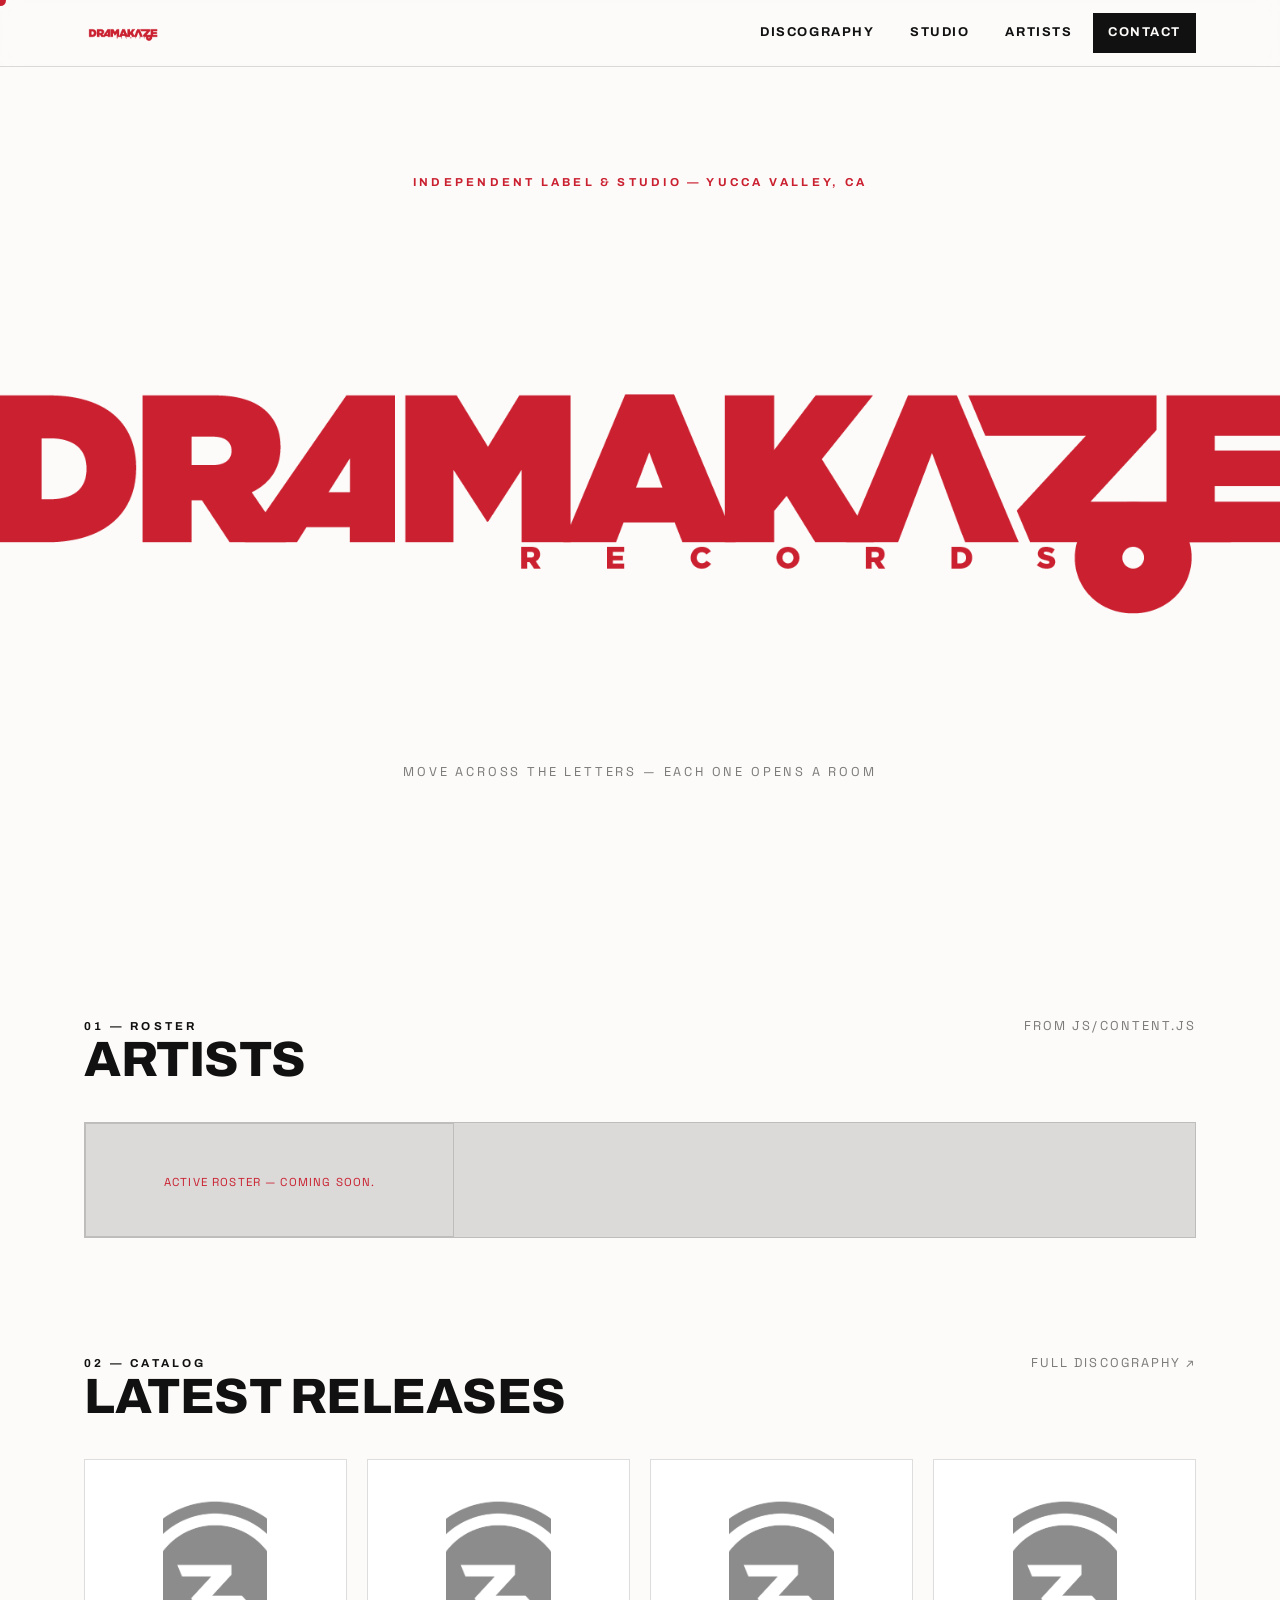
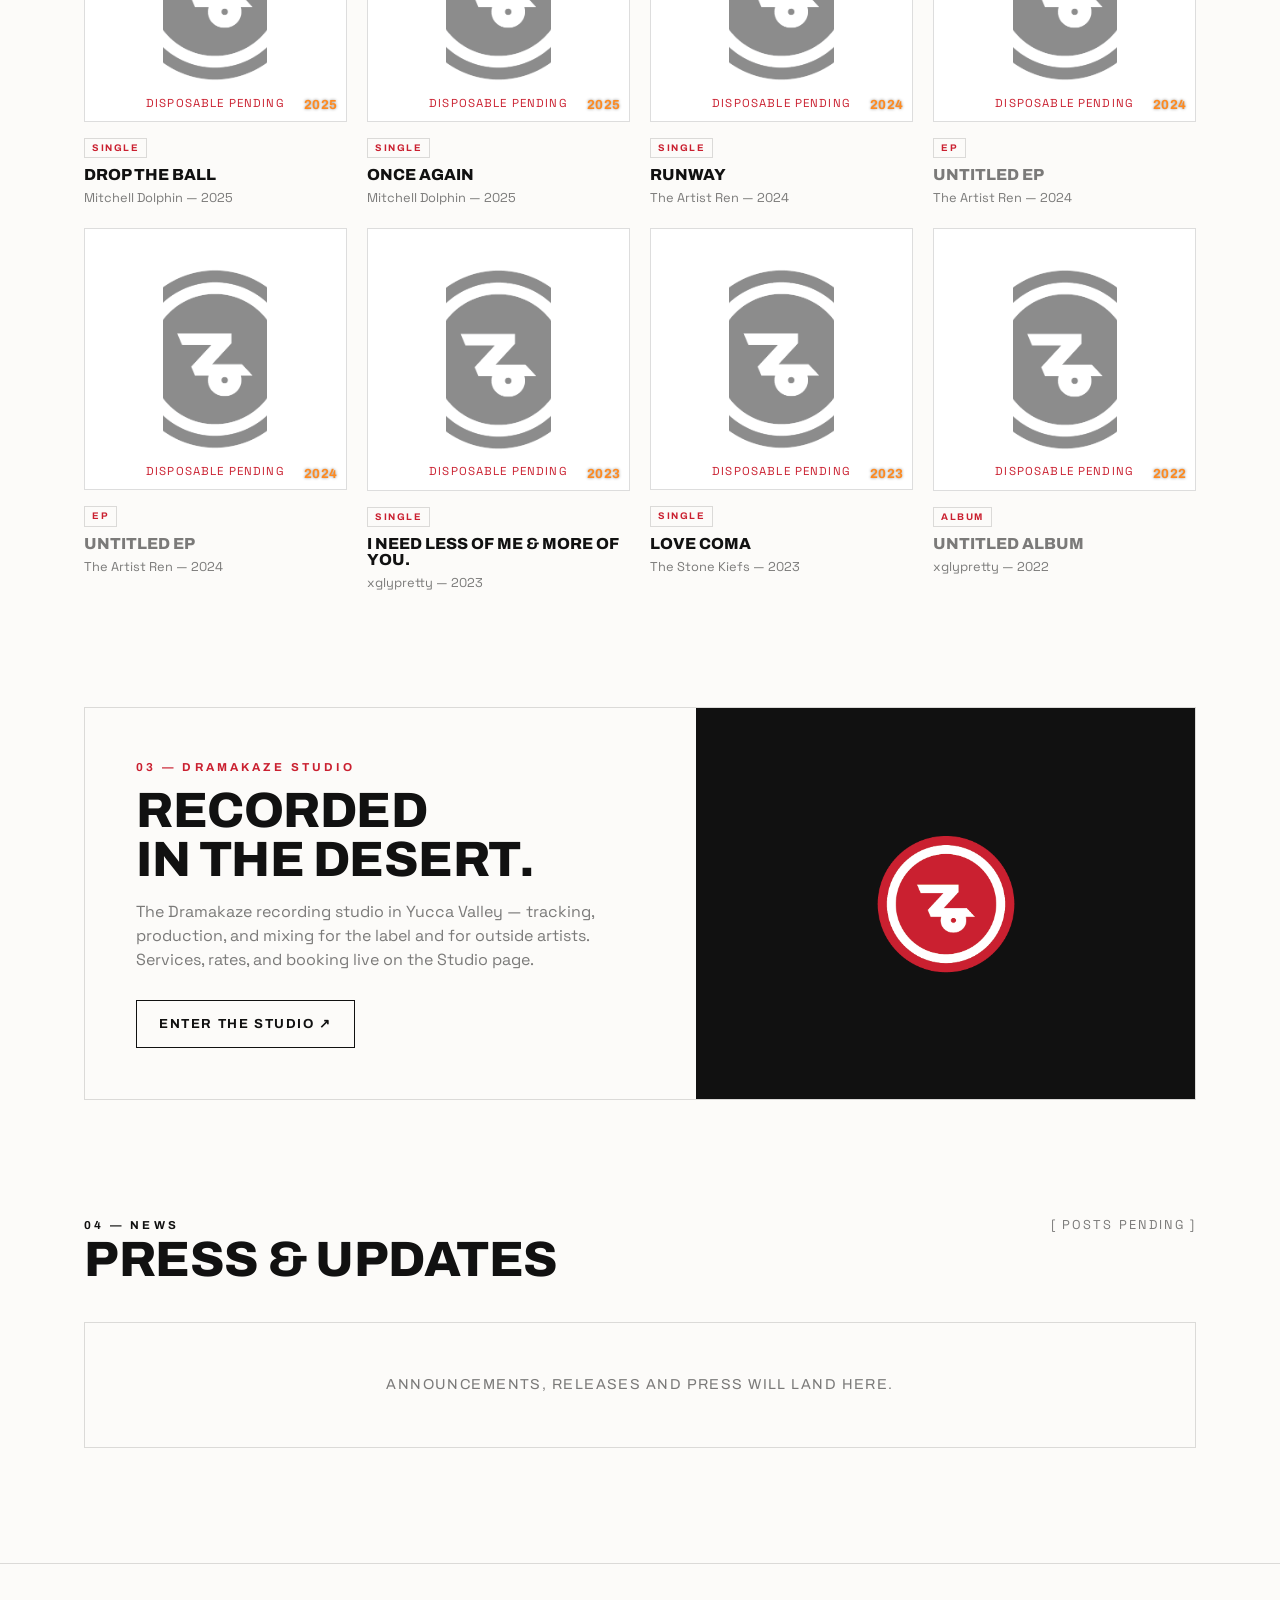
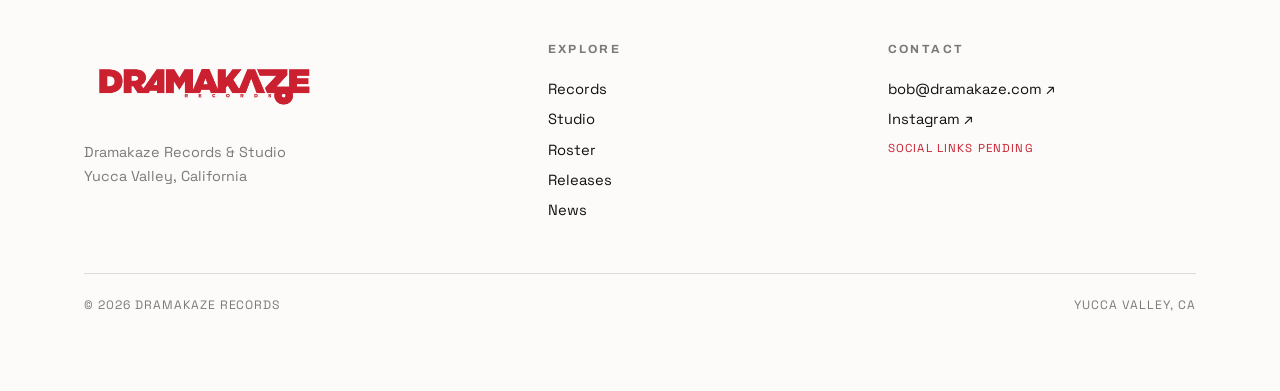
==== index.html @ ecf3fa9c "Dramakaze Records site" ====
<!DOCTYPE html>
<html lang="en">
<head>
<meta charset="UTF-8" />
<meta name="viewport" content="width=device-width, initial-scale=1.0" />
<title>Dramakaze Records</title>
<meta name="description" content="Dramakaze Records — independent label and recording studio. Yucca Valley, California." />
<link rel="icon" type="image/png" href="assets/logo/logomark-red.png" />
<link rel="preconnect" href="https://fonts.googleapis.com" />
<link rel="preconnect" href="https://fonts.gstatic.com" crossorigin />
<link href="https://api.fontshare.com/v2/css?f[]=clash-display@500,600,700&display=swap" rel="stylesheet" />
<link href="https://fonts.googleapis.com/css2?family=Space+Grotesk:wght@400;500;600;700&family=Archivo:wght@600;700;800&display=swap" rel="stylesheet" />
<link rel="stylesheet" href="css/styles.css" />
</head>
<body>

  <!-- custom cursor overlay (desktop) -->
  <div class="cursor-dot" aria-hidden="true"></div>

  <!-- ===================== TOP BAR ===================== -->
  <header class="topbar" id="topbar">
    <div class="wrap topbar__inner">
      <a class="topbar__brand" href="index.html" aria-label="Dramakaze Records home">
        <img src="assets/logo/logotype-red.png" alt="Dramakaze Records" />
      </a>
      <nav class="nav" aria-label="Primary">
        <a href="discography.html">Discography</a>
        <a href="studio.html">Studio</a>
        <a href="artists.html">Artists</a>
        <a href="#contact" class="cta">Contact</a>
      </nav>
      <button class="nav-toggle" id="navToggle" aria-label="Menu" aria-expanded="false">
        <span></span><span></span><span></span>
      </button>
    </div>
  </header>

  <!-- ===================== LOGO-NAV HERO =====================
       The wordmark IS the homepage. Each letter is a door.
       Zones + highlight overlays are generated in js/main.js
       from the LETTERS config, so re-mapping a letter = one line. -->
  <section class="logohero">
    <div class="wrap">
      <div class="eyebrow" style="text-align:center; margin-bottom:clamp(16px,2.5vw,28px)">Independent Label &amp; Studio — Yucca Valley, CA</div>

      <div class="logo-stage">
        <div class="logo-nav" id="logoNav" role="navigation" aria-label="Dramakaze letters">
          <img class="logo-base" src="assets/logo/logotype-red.png" alt="Dramakaze Records" />
          <!-- highlight overlays + letter hit-zones injected here -->
        </div>
      </div>

      <div class="logo-caption" id="logoCaption">
        <span class="hint">Move across the letters &mdash; each one opens a room</span>
      </div>

      <!-- touch / no-hover fallback -->
      <nav class="logo-mnav" aria-label="Sections">
        <a href="discography.html"><span><span class="k">D</span>Discography</span><span>&#8599;</span></a>
        <a href="studio.html"><span><span class="k">R</span>Recording Studio</span><span>&#8599;</span></a>
        <a href="artists.html"><span><span class="k">A</span>Artists</span><span>&#8599;</span></a>
        <a href="services.html"><span><span class="k">M</span>Mixing &amp; Mastering</span><span>&#8599;</span></a>
      </nav>
    </div>
  </section>

  <!-- ===================== ROSTER ===================== -->
  <section class="section" id="roster">
    <div class="wrap">
      <div class="section__head">
        <div>
          <div class="eyebrow ink">01 — Roster</div>
          <h2 class="section__title">Artists</h2>
        </div>
        <p class="hero__loc">From js/content.js</p>
      </div>
      <div class="grid grid--roster" data-render="roster"></div>
    </div>
  </section>

  <!-- ===================== RELEASES ===================== -->
  <section class="section" id="releases" style="padding-top:0">
    <div class="wrap">
      <div class="section__head">
        <div>
          <div class="eyebrow ink">02 — Catalog</div>
          <h2 class="section__title">Latest Releases</h2>
        </div>
        <p class="hero__loc"><a href="discography.html">Full discography &#8599;</a></p>
      </div>
      <div class="releases" data-render="releases"></div>
    </div>
  </section>

  <!-- ===================== STUDIO CALLOUT ===================== -->
  <section class="section" id="studio" style="padding-top:0">
    <div class="wrap">
      <div class="callout">
        <div class="callout__body">
          <div class="eyebrow">03 — Dramakaze Studio</div>
          <h2 class="section__title" style="margin-top:.6rem">Recorded<br>in the desert.</h2>
          <p>The Dramakaze recording studio in Yucca Valley — tracking, production, and mixing for the label and for outside artists. Services, rates, and booking live on the Studio page.</p>
          <a class="btn" href="studio.html">Enter the Studio &#8599;</a>
        </div>
        <div class="callout__side">
          <img src="assets/logo/logomark-red.png" alt="Dramakaze Studio" />
        </div>
      </div>
    </div>
  </section>

  <!-- ===================== NEWS ===================== -->
  <section class="section" id="news" style="padding-top:0">
    <div class="wrap">
      <div class="section__head">
        <div>
          <div class="eyebrow ink">04 — News</div>
          <h2 class="section__title">Press &amp; Updates</h2>
        </div>
        <p class="hero__loc">[ posts pending ]</p>
      </div>
      <div class="boxed" style="padding:clamp(28px,4vw,52px); text-align:center; color:var(--muted)">
        <p style="font-family:var(--display); letter-spacing:.1em; text-transform:uppercase; font-size:.9rem">Announcements, releases and press will land here.</p>
      </div>
    </div>
  </section>

  <!-- ===================== FOOTER / CONTACT ===================== -->
  <footer class="footer" id="contact">
    <div class="wrap">
      <div class="footer__grid">
        <div>
          <img class="footer__logo" src="assets/logo/logotype-red.png" alt="Dramakaze Records" />
          <p class="footer__addr" style="margin-top:1.2rem">
            Dramakaze Records &amp; Studio<br>
            Yucca Valley, California
          </p>
        </div>
        <div>
          <h4>Explore</h4>
          <a href="index.html">Records</a>
          <a href="studio.html">Studio</a>
          <a href="#roster">Roster</a>
          <a href="#releases">Releases</a>
          <a href="#news">News</a>
        </div>
        <div>
          <h4>Contact</h4>
          <a href="mailto:bob@dramakaze.com">bob@dramakaze.com &#8599;</a>
          <a href="#" data-link="instagram">Instagram &#8599;</a>
          <span class="placeholder-note">Social links pending</span>
        </div>
      </div>
      <div class="footer__bottom">
        <span>&copy; 2026 Dramakaze Records</span>
        <span>Yucca Valley, CA</span>
      </div>
    </div>
  </footer>

  <div class="egg" id="egg">&#9210; Needle dropped.</div>

  <script src="js/content.js"></script>
  <script src="js/site.js"></script>
  <script src="js/main.js"></script>
</body>
</html>
---- css/styles.css ----
/* ============================================================
   DRAMAKAZE RECORDS — core stylesheet
   Direction: light / editorial. Clean, minimal, logo-forward.
   Brand red: #CA2030 (sampled from logo package)
   ============================================================ */

:root {
  --red:    #CA2030;
  --red-dk: #A2161F;
  --ink:    #111111;
  --paper:  #FCFBF9;   /* warm off-white */
  --white:  #FFFFFF;
  --line:   rgba(17, 17, 17, 0.14);   /* hairline boundary boxes */
  --line-2: rgba(17, 17, 17, 0.30);
  --muted:  rgba(17, 17, 17, 0.55);

  --maxw: 1240px;
  --gutter: clamp(20px, 5vw, 64px);
  --hair: 1px;

  /* Display: Clash Display — sharp, wide, blocky; echoes the angular logotype.
     Body: Space Grotesk — techy, a little off-grid; deliberately NOT Inter.
     Swap either by changing these two lines + the <link> in the HTML head. */
  --display: "Clash Display", "Archivo", "Arial Narrow", sans-serif;
  --body: "Space Grotesk", "Archivo", system-ui, sans-serif;
}

* { margin: 0; padding: 0; box-sizing: border-box; }

html { scroll-behavior: smooth; }

body {
  font-family: var(--body);
  background: var(--paper);
  color: var(--ink);
  line-height: 1.5;
  -webkit-font-smoothing: antialiased;
  text-rendering: optimizeLegibility;
  overflow-x: hidden;
}

img { max-width: 100%; display: block; }
a { color: inherit; text-decoration: none; }

/* ---- custom cursor (desktop, fine pointer only) ---- */
@media (hover: hover) and (pointer: fine) {
  body.has-mark-cursor,
  body.has-mark-cursor a,
  body.has-mark-cursor button { cursor: none; }

  .cursor-dot {
    position: fixed;
    top: 0; left: 0;
    width: 11px; height: 11px;
    margin: -5.5px 0 0 -5.5px;
    background: var(--red);
    border-radius: 50%;
    pointer-events: none;
    z-index: 9999;
    transition: opacity .2s ease;   /* pinned 1:1 to the cursor, no lag */
    /* over red areas the dot multiplies to a darker red -> reads through;
       over light it stays the brand red */
    mix-blend-mode: multiply;
  }
}

/* ============================================================
   LAYOUT PRIMITIVES
   ============================================================ */
.wrap { max-width: var(--maxw); margin: 0 auto; padding-inline: var(--gutter); }

/* thin boundary boxes — a recurring brand device */
.boxed { border: var(--hair) solid var(--line); }
.rule  { height: var(--hair); background: var(--line); border: 0; }

.eyebrow {
  font-family: var(--display);
  font-weight: 700;
  font-size: .72rem;
  letter-spacing: .28em;
  text-transform: uppercase;
  color: var(--red);
}
.eyebrow.ink { color: var(--ink); }

.section { padding-block: clamp(64px, 9vw, 130px); }
.section__head { display: flex; align-items: baseline; gap: 1rem; justify-content: space-between; margin-bottom: 2.4rem; flex-wrap: wrap; }
.section__title {
  font-family: var(--display);
  font-weight: 800;
  font-size: clamp(1.9rem, 4.4vw, 3.1rem);
  letter-spacing: -0.01em;
  text-transform: uppercase;
  line-height: .98;
}

/* ============================================================
   TOP BAR
   ============================================================ */
.topbar {
  position: sticky; top: 0; z-index: 100;
  background: rgba(252, 251, 249, 0.82);
  backdrop-filter: saturate(140%) blur(10px);
  border-bottom: var(--hair) solid var(--line);
}
.topbar__inner {
  display: flex; align-items: center; justify-content: space-between;
  height: 66px;
}
.topbar__brand { display: flex; align-items: center; gap: 12px; }
.topbar__brand img { height: 26px; width: auto; }
.nav { display: flex; align-items: center; gap: 6px; }
.nav a {
  font-family: var(--display);
  font-weight: 700;
  font-size: .8rem;
  letter-spacing: .12em;
  text-transform: uppercase;
  padding: 9px 14px;
  border: var(--hair) solid transparent;
  transition: border-color .2s ease, color .2s ease;
}
.nav a:hover { border-color: var(--line-2); }
.nav a.is-active { color: var(--red); }
.nav a.cta { background: var(--ink); color: var(--paper); }
.nav a.cta:hover { background: var(--red); border-color: var(--red); }

.nav-toggle { display: none; background: none; border: var(--hair) solid var(--line-2); width: 42px; height: 38px; }
.nav-toggle span { display:block; width: 18px; height: 2px; background: var(--ink); margin: 3px auto; }

/* ============================================================
   HERO — logo as the large primary feature
   ============================================================ */
.hero { position: relative; padding-top: clamp(48px, 8vw, 96px); padding-bottom: clamp(40px, 6vw, 80px); }
.hero__frame { position: relative; border: var(--hair) solid var(--line); padding: clamp(28px, 5vw, 64px); }

/* corner ticks on the hero frame — thin boundary-box motif */
.hero__frame::before, .hero__frame::after {
  content: ""; position: absolute; width: 14px; height: 14px;
  border-color: var(--red); border-style: solid;
}
.hero__frame::before { top: -1px; left: -1px; border-width: 2px 0 0 2px; }
.hero__frame::after  { bottom: -1px; right: -1px; border-width: 0 2px 2px 0; }

.hero__logo {
  width: min(100%, 980px);
  margin: 0 auto;
  display: block;
}
.hero__logo img { width: 100%; }
.hero__meta {
  margin-top: clamp(20px, 3vw, 34px);
  display: flex; justify-content: space-between; align-items: flex-end;
  gap: 1rem; flex-wrap: wrap;
}
.hero__tag {
  font-family: var(--display);
  font-weight: 600;
  font-size: clamp(.95rem, 1.6vw, 1.2rem);
  letter-spacing: .04em;
  text-transform: uppercase;
  max-width: 32ch;
}
.hero__loc { font-size: .8rem; letter-spacing: .16em; text-transform: uppercase; color: var(--muted); }

/* spinning logomark Easter egg */
.spinmark {
  width: clamp(54px, 7vw, 78px); height: auto; cursor: pointer;
  transition: transform .3s ease; flex-shrink: 0;
}
.spinmark.spin { animation: spin33 1.8s cubic-bezier(.2,.7,.2,1); }
@keyframes spin33 { from { transform: rotate(0); } to { transform: rotate(720deg); } }

/* ============================================================
   LOGO-NAV — the homepage IS the wordmark.
   Each letter is a hover-highlit door to a section.
   ============================================================ */
.logohero {
  min-height: calc(100vh - 66px);
  display: flex; flex-direction: column; justify-content: center;
  padding-block: clamp(24px, 5vw, 60px);
}
.logohero .wrap { width: 100%; }

.logo-stage { display: contents; }   /* desktop: no box; logo-nav lays out in .wrap */
.logo-nav {
  position: relative;
  width: 116vw; max-width: none;      /* ultra-maximal — D & E kiss the screen edges */
  margin-left: 50%;
  transform: translateX(-50%);
  aspect-ratio: 1836 / 612;           /* matches the wordmark PNG */
  user-select: none;
}
.logo-nav img { position: absolute; inset: 0; width: 100%; height: 100%; display: block; }
.logo-base { z-index: 1; }
/* crisp, instant shard highlight — jagged clip-paths do the work */
.logo-hi-wrap {
  position: absolute; inset: 0; z-index: 2;
  opacity: 0; transition: opacity .06s linear;
  pointer-events: none;
}
.logo-hi { z-index: 2; }
.logo-zone {                     /* hit area, clipped to the letter's true shape */
  position: absolute; inset: 0;
  z-index: 3; display: block;
}
.logo-zone--rec { z-index: 4; cursor: pointer; }  /* record sits above Z/E */
/* no box — the letter's own ink flipping to black IS the highlight */
.logo-zone[href="#"]:not(.logo-zone--rec) { cursor: default; }

.logo-caption {
  text-align: center;
  margin-top: clamp(20px, 3.5vw, 44px);
  min-height: 2.2em;
}
.logo-caption .lead {
  font-family: var(--display); font-weight: 700; text-transform: uppercase;
  font-size: clamp(1.4rem, 4vw, 2.8rem); letter-spacing: .01em; line-height: 1;
  color: var(--ink);
}
.logo-caption .lead .ar { color: var(--red); }
.logo-caption .hint {
  font-family: var(--body); font-size: .8rem; letter-spacing: .22em;
  text-transform: uppercase; color: var(--muted);
}
.logo-caption .key {
  display: inline-block; min-width: 1.4em; margin-right: .4em;
  color: var(--red); font-weight: 700;
}

/* mobile fallback: list the doors plainly */
.logo-mnav { display: none; }
.logo-mnav a {
  display: flex; justify-content: space-between; align-items: center;
  padding: 16px 4px; border-bottom: 1px solid var(--line);
  font-family: var(--display); font-weight: 700; text-transform: uppercase; letter-spacing: .06em;
}
.logo-mnav a .k { color: var(--red); margin-right: 14px; }
.logo-mnav a[href="#"] { color: var(--muted); }

/* ============================================================
   STRIP / MARQUEE
   ============================================================ */
.strip { border-block: var(--hair) solid var(--line); overflow: hidden; }
.strip__track {
  display: flex; gap: 3rem; padding-block: 14px; white-space: nowrap;
  font-family: var(--display); font-weight: 700; text-transform: uppercase;
  letter-spacing: .14em; font-size: .82rem;
  animation: marquee 28s linear infinite;
}
.strip__track span { color: var(--muted); }
.strip__track b { color: var(--red); }
@keyframes marquee { from { transform: translateX(0); } to { transform: translateX(-50%); } }

/* ============================================================
   ROSTER GRID
   ============================================================ */
.grid { display: grid; gap: var(--hair); background: var(--line); border: var(--hair) solid var(--line); }
.grid--roster { grid-template-columns: repeat(3, 1fr); }
.card {
  background: var(--paper); padding: clamp(20px, 2.4vw, 30px);
  min-height: 230px; display: flex; flex-direction: column; justify-content: space-between;
  transition: background .2s ease, color .2s ease;
}
.card:hover { background: var(--ink); color: var(--paper); }
.card:hover .card__no, .card:hover .card__role { color: rgba(252,251,249,.6); }
.card__no { font-family: var(--display); font-weight: 700; font-size: .78rem; letter-spacing: .14em; color: var(--muted); }
.card__name { font-family: var(--display); font-weight: 800; font-size: clamp(1.4rem, 2.6vw, 2rem); text-transform: uppercase; line-height: 1; margin-top: auto; }
.card__role { font-size: .82rem; letter-spacing: .08em; text-transform: uppercase; color: var(--muted); margin-top: 8px; }
.placeholder-note { color: var(--red); font-size: .72rem; letter-spacing: .1em; text-transform: uppercase; margin-top: 6px; }

/* ============================================================
   RELEASES
   ============================================================ */
.releases { display: grid; grid-template-columns: repeat(4, 1fr); gap: clamp(14px, 1.6vw, 22px); }
.release__art {
  aspect-ratio: 1; border: var(--hair) solid var(--line);
  display: grid; place-items: center; background: var(--white);
  position: relative; overflow: hidden;
}
.release__art img { width: 46%; opacity: .5; }
.release__art::after {
  content: "ART TBD"; position: absolute; bottom: 10px; right: 10px;
  font-family: var(--display); font-size: .6rem; letter-spacing: .18em; color: var(--muted);
}
.release__meta { margin-top: 12px; }
.release__title { font-family: var(--display); font-weight: 800; text-transform: uppercase; font-size: 1rem; line-height: 1; }
.release__sub { font-size: .8rem; color: var(--muted); margin-top: 5px; }

/* ============================================================
   STUDIO CALLOUT
   ============================================================ */
.callout { display: grid; grid-template-columns: 1.1fr .9fr; border: var(--hair) solid var(--line); }
.callout__body { padding: clamp(28px, 4vw, 56px); }
.callout__body p { color: var(--muted); max-width: 46ch; margin-top: 1rem; }
.callout__side {
  border-left: var(--hair) solid var(--line);
  background: var(--ink); color: var(--paper);
  display: grid; place-items: center; padding: 40px;
}
.callout__side img { width: min(60%, 200px); }
.btn {
  display: inline-flex; align-items: center; gap: 10px; margin-top: 1.8rem;
  font-family: var(--display); font-weight: 700; text-transform: uppercase;
  letter-spacing: .12em; font-size: .82rem;
  border: var(--hair) solid var(--ink); padding: 13px 22px;
  transition: background .2s ease, color .2s ease;
}
.btn:hover { background: var(--red); border-color: var(--red); color: var(--white); }
.btn--ghost { border-color: var(--paper); color: var(--paper); }
.btn--ghost:hover { background: var(--paper); color: var(--ink); }

/* ============================================================
   FOOTER
   ============================================================ */
.footer { border-top: var(--hair) solid var(--line); padding-block: clamp(48px, 6vw, 80px); }
.footer__grid { display: grid; grid-template-columns: 1.4fr 1fr 1fr; gap: 2rem; }
.footer__logo { width: 240px; }
.footer h4 { font-family: var(--display); font-weight: 700; font-size: .74rem; letter-spacing: .2em; text-transform: uppercase; color: var(--muted); margin-bottom: 1rem; }
.footer a { display: block; padding: 4px 0; font-size: .92rem; }
.footer a:hover { color: var(--red); }
.footer__addr { font-size: .9rem; color: var(--muted); line-height: 1.7; }
.footer__bottom { display: flex; justify-content: space-between; margin-top: 3rem; padding-top: 1.4rem; border-top: var(--hair) solid var(--line); font-size: .76rem; letter-spacing: .08em; text-transform: uppercase; color: var(--muted); flex-wrap: wrap; gap: 1rem; }

/* hidden easter-egg note */
.egg { position: fixed; inset: auto auto 22px 22px; z-index: 200; background: var(--ink); color: var(--paper); font-family: var(--display); font-weight: 700; font-size: .78rem; letter-spacing: .1em; text-transform: uppercase; padding: 12px 16px; border-left: 3px solid var(--red); opacity: 0; transform: translateY(12px); pointer-events: none; transition: opacity .3s ease, transform .3s ease; }
.egg.show { opacity: 1; transform: translateY(0); }

/* ============================================================
   DATA-DRIVEN CONTENT — disposable photos, cards, credits
   ============================================================ */
.ph-frame { position: relative; border: 1px solid var(--line); background: var(--white); overflow: hidden; }
.ph-frame img { width: 100%; height: 100%; object-fit: cover; display: block; }
.ph-empty { display: grid; place-items: center; }
.ph-empty img { width: 40%; opacity: .45; }
.ph-empty .placeholder-note { position: absolute; bottom: 9px; left: 0; right: 0; text-align: center; }
/* the classic disposable date-stamp */
.ph-stamp {
  position: absolute; right: 8px; bottom: 6px;
  font-family: var(--display); font-weight: 700; font-size: .82rem; letter-spacing: .04em;
  color: #FF8A1F; text-shadow: 0 0 3px rgba(0,0,0,.45);
}
.is-example { opacity: .9; }
.is-example .ph-frame { border-style: dashed; }

.meta-links { display: flex; gap: 14px; margin-top: 11px; flex-wrap: wrap; }
.meta-links a { font-family: var(--display); font-weight: 700; text-transform: uppercase; font-size: .72rem; letter-spacing: .1em; }
.meta-links a:hover { color: var(--red); }
.tag { display: inline-block; font-family: var(--display); font-weight: 700; text-transform: uppercase; font-size: .6rem; letter-spacing: .16em; color: var(--red); border: 1px solid var(--line); padding: 2px 7px; margin-bottom: 9px; }
.player { margin-top: 14px; }
.spotify-embed { width: 100%; display: block; }
.release__title.untitled { color: var(--muted); }
.tracklist { margin: 10px 0 0; padding-left: 1.15em; color: var(--muted); font-size: .8rem; line-height: 1.5; }
.tracklist li { margin: 1px 0; }

/* artist card (roster) */
.art-card { background: var(--paper); border: 0; min-height: 0; padding: 0; display: block; }
.art-card__body { padding: clamp(14px, 1.6vw, 20px); }
.art-card .card__name { margin-top: 6px; }
.art-card:hover { background: var(--paper); color: inherit; }
.art-card:hover .ph-frame { border-color: var(--red); }
.art-card:hover .card__name { color: var(--red); }

/* discography grid with players */
.releases--disc { grid-template-columns: repeat(3, 1fr); }

/* artist detail rows */
.artist-row { display: grid; grid-template-columns: 300px 1fr; gap: clamp(20px, 3vw, 44px); padding-block: clamp(26px, 3.5vw, 48px); border-top: 1px solid var(--line); align-items: start; }
.artist-row:first-child { border-top: 0; }
.artist-row__name { font-family: var(--display); font-weight: 800; text-transform: uppercase; font-size: clamp(1.7rem, 3.4vw, 2.6rem); line-height: .98; }
.artist-row__body p { color: var(--muted); max-width: 62ch; margin: .9rem 0; }

/* studio credits list */
.credit-row { display: flex; justify-content: space-between; align-items: baseline; gap: 1.2rem; padding: 15px 0; border-bottom: 1px solid var(--line); flex-wrap: wrap; }
.credit-row .who { font-family: var(--display); font-weight: 700; text-transform: uppercase; letter-spacing: .03em; }
.credit-row .who small { display: block; font-family: var(--body); font-weight: 400; text-transform: none; letter-spacing: 0; color: var(--muted); margin-top: 2px; }
.credit-row .what { color: var(--red); font-family: var(--display); font-weight: 700; text-transform: uppercase; font-size: .76rem; letter-spacing: .12em; white-space: nowrap; }

/* ============================================================
   RESPONSIVE
   ============================================================ */
@media (max-width: 900px) {
  .nav { display: none; }
  .nav-toggle { display: block; }
  /* MOBILE: the whole wordmark turns 90° — scroll D -> E, each letter still
     tappable at maximal size. Wild on purpose, not the most UI-friendly. */
  .logohero { min-height: auto; padding-block: 0; }
  .logo-caption { display: none; }
  .logo-mnav { display: none; }
  .logo-stage {
    display: block; position: relative;
    width: 100vw; height: 475vw;          /* scroll length of the rotated word */
    margin-left: 50%; transform: translateX(-50%);
    overflow: hidden;
  }
  .logo-nav {
    position: absolute; top: 0; left: 0;
    width: 487.7vw; height: 162.6vw;      /* 3:1; rotated -> fills the screen width */
    max-width: none; margin: 0; aspect-ratio: auto;
    transform-origin: 0 0;
    transform: translate(119.2vw, 0) rotate(90deg);
  }
  .topbar.open .nav {
    display: flex; flex-direction: column; align-items: stretch;
    position: absolute; top: 66px; left: 0; right: 0;
    background: var(--paper); border-bottom: var(--hair) solid var(--line);
    padding: 10px var(--gutter) 18px;
  }
  .topbar.open .nav a { border: 0; border-bottom: var(--hair) solid var(--line); padding: 14px 0; }
  .grid--roster { grid-template-columns: repeat(2, 1fr); }
  .releases { grid-template-columns: repeat(2, 1fr); }
  .releases--disc { grid-template-columns: repeat(2, 1fr); }
  .artist-row { grid-template-columns: 1fr; }
  .callout { grid-template-columns: 1fr; }
  .callout__side { border-left: 0; border-top: var(--hair) solid var(--line); }
  .footer__grid { grid-template-columns: 1fr 1fr; }
}
@media (max-width: 560px) {
  .grid--roster { grid-template-columns: 1fr; }
  .hero__meta { flex-direction: column; align-items: flex-start; }
  .footer__grid { grid-template-columns: 1fr; }
}
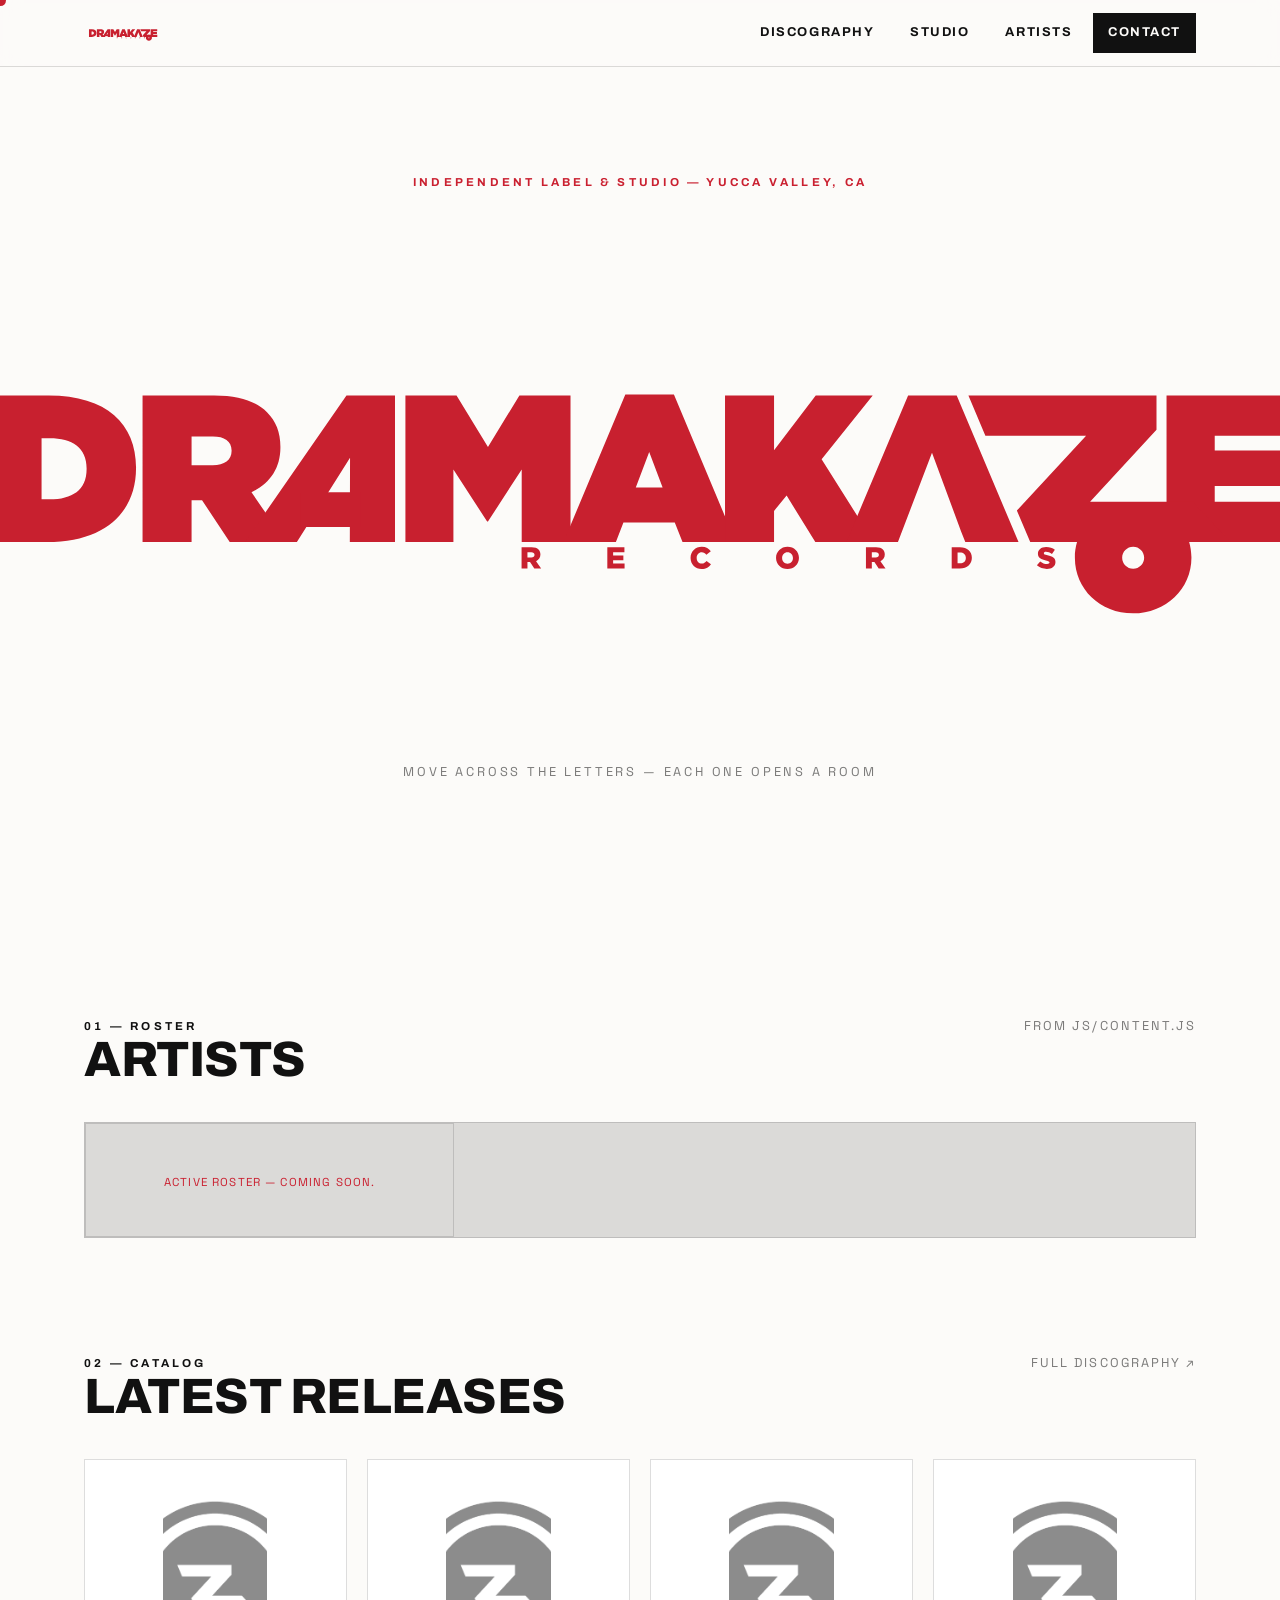
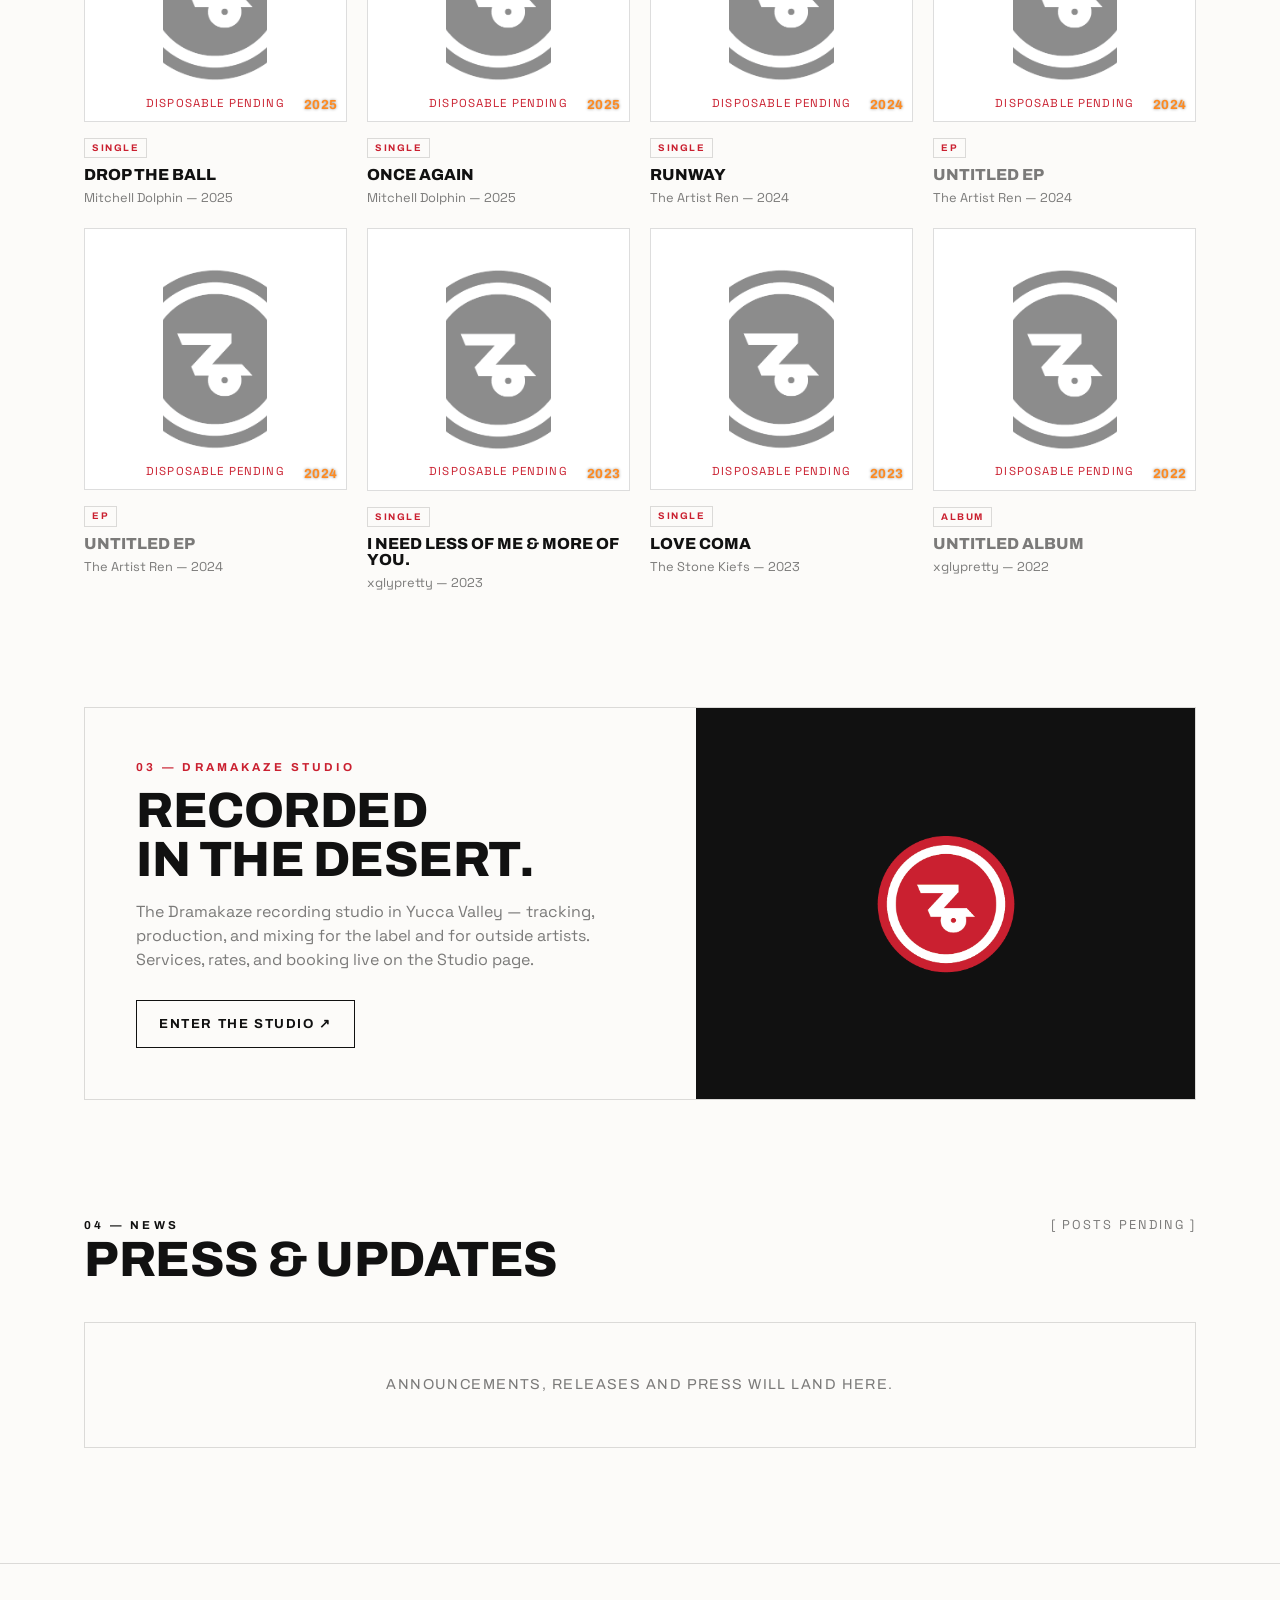
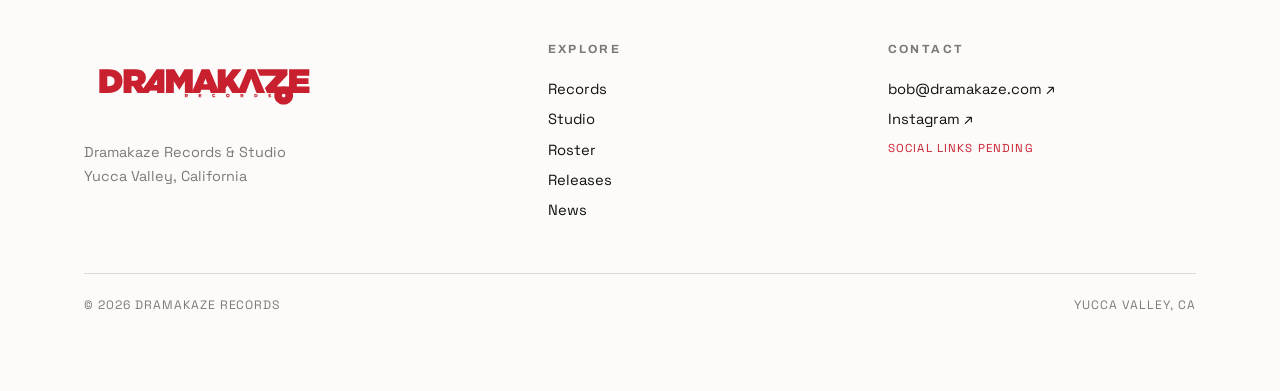
==== commit 18fcd7a3: "vector logo for crisp mobile" ====
--- a/index.html
+++ b/index.html
@@ -21,7 +21,7 @@
   <header class="topbar" id="topbar">
     <div class="wrap topbar__inner">
       <a class="topbar__brand" href="index.html" aria-label="Dramakaze Records home">
-        <img src="assets/logo/logotype-red.png" alt="Dramakaze Records" />
+        <img src="assets/logo/logotype-red.svg" alt="Dramakaze Records" />
       </a>
       <nav class="nav" aria-label="Primary">
         <a href="discography.html">Discography</a>
@@ -45,7 +45,7 @@
 
       <div class="logo-stage">
         <div class="logo-nav" id="logoNav" role="navigation" aria-label="Dramakaze letters">
-          <img class="logo-base" src="assets/logo/logotype-red.png" alt="Dramakaze Records" />
+          <img class="logo-base" src="assets/logo/logotype-red.svg" alt="Dramakaze Records" />
           <!-- highlight overlays + letter hit-zones injected here -->
         </div>
       </div>
@@ -130,7 +130,7 @@
     <div class="wrap">
       <div class="footer__grid">
         <div>
-          <img class="footer__logo" src="assets/logo/logotype-red.png" alt="Dramakaze Records" />
+          <img class="footer__logo" src="assets/logo/logotype-red.svg" alt="Dramakaze Records" />
           <p class="footer__addr" style="margin-top:1.2rem">
             Dramakaze Records &amp; Studio<br>
             Yucca Valley, California
--- a/css/styles.css
+++ b/css/styles.css
@@ -389,16 +389,16 @@
   .logo-mnav { display: none; }
   .logo-stage {
     display: block; position: relative;
-    width: 100vw; height: 475vw;          /* scroll length of the rotated word */
+    width: 100vw; height: 500vw;          /* scroll length of the rotated word */
     margin-left: 50%; transform: translateX(-50%);
     overflow: hidden;
   }
   .logo-nav {
-    position: absolute; top: 0; left: 0;
+    position: absolute; top: 50%; left: 50%;   /* element centre -> screen centre */
     width: 487.7vw; height: 162.6vw;      /* 3:1; rotated -> fills the screen width */
     max-width: none; margin: 0; aspect-ratio: auto;
-    transform-origin: 0 0;
-    transform: translate(119.2vw, 0) rotate(90deg);
+    transform-origin: center center;
+    transform: translate(-50%, -50%) rotate(90deg);
   }
   .topbar.open .nav {
     display: flex; flex-direction: column; align-items: stretch;
